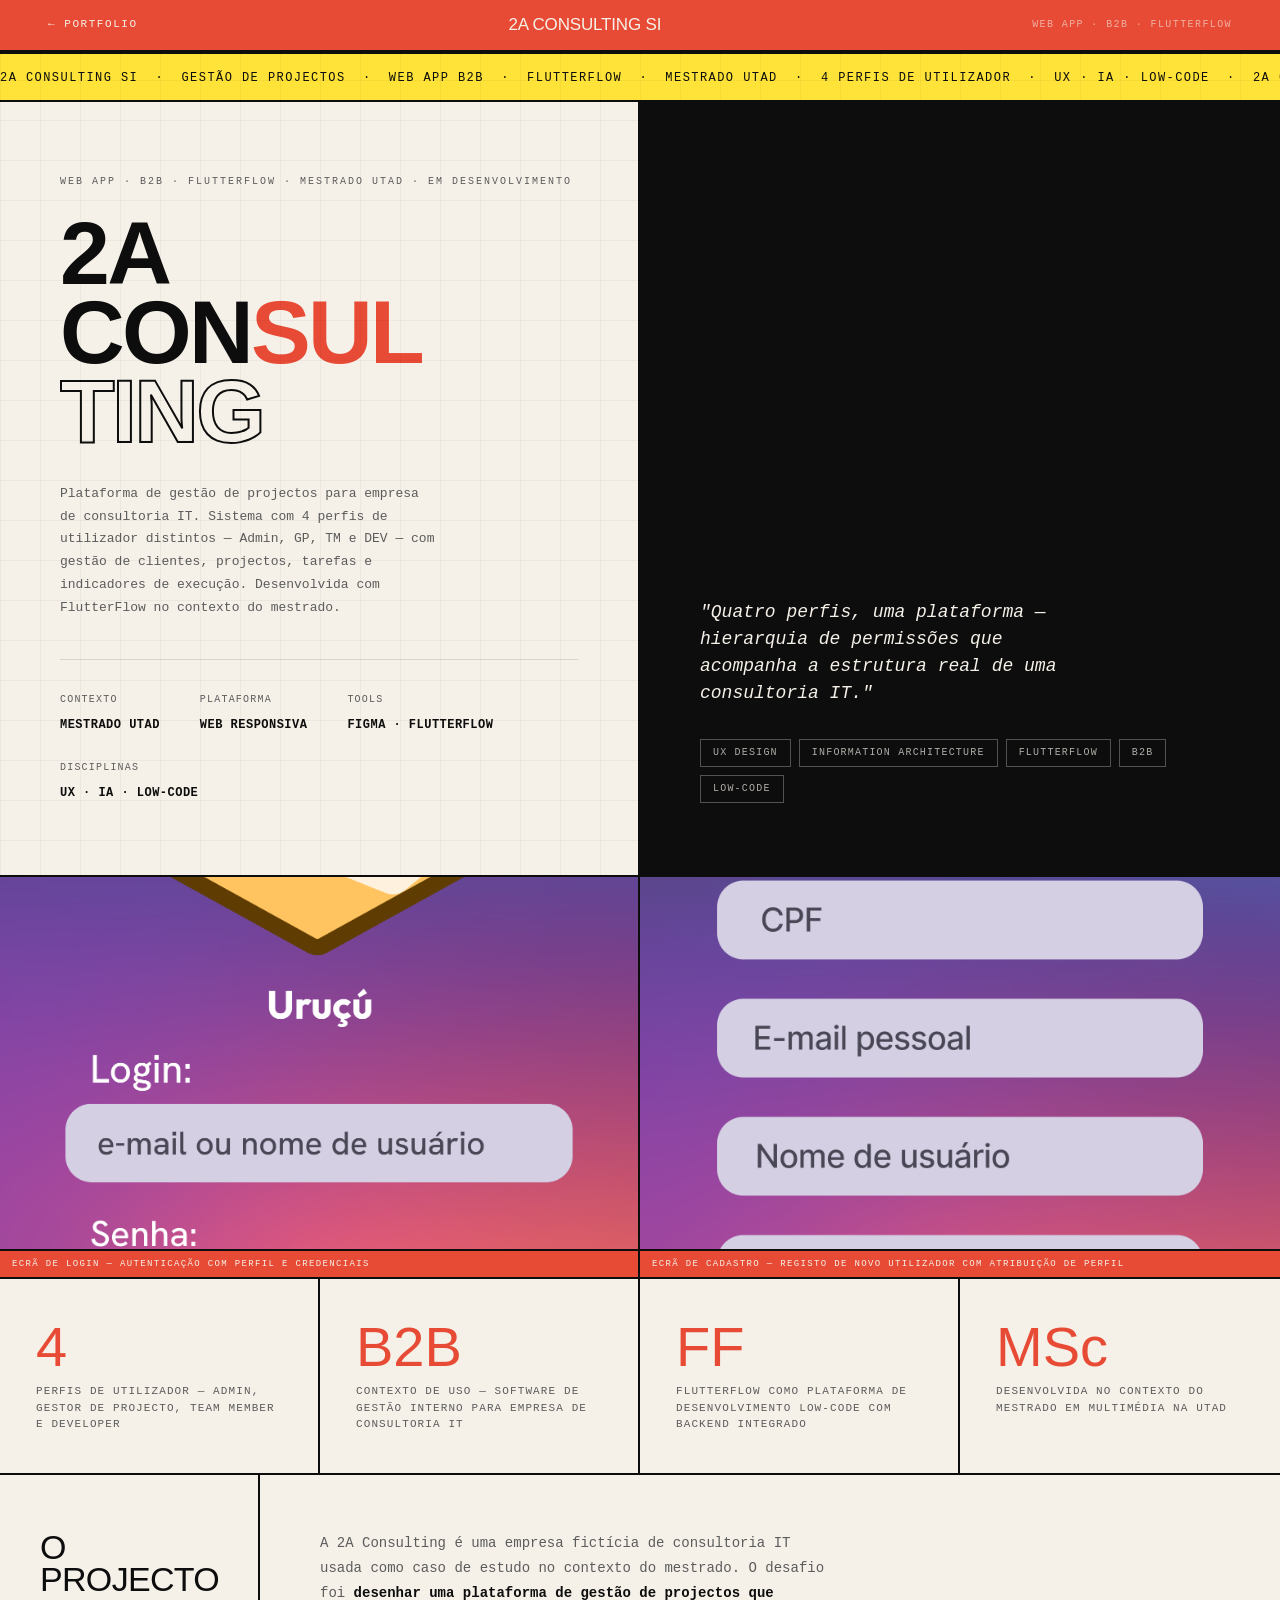
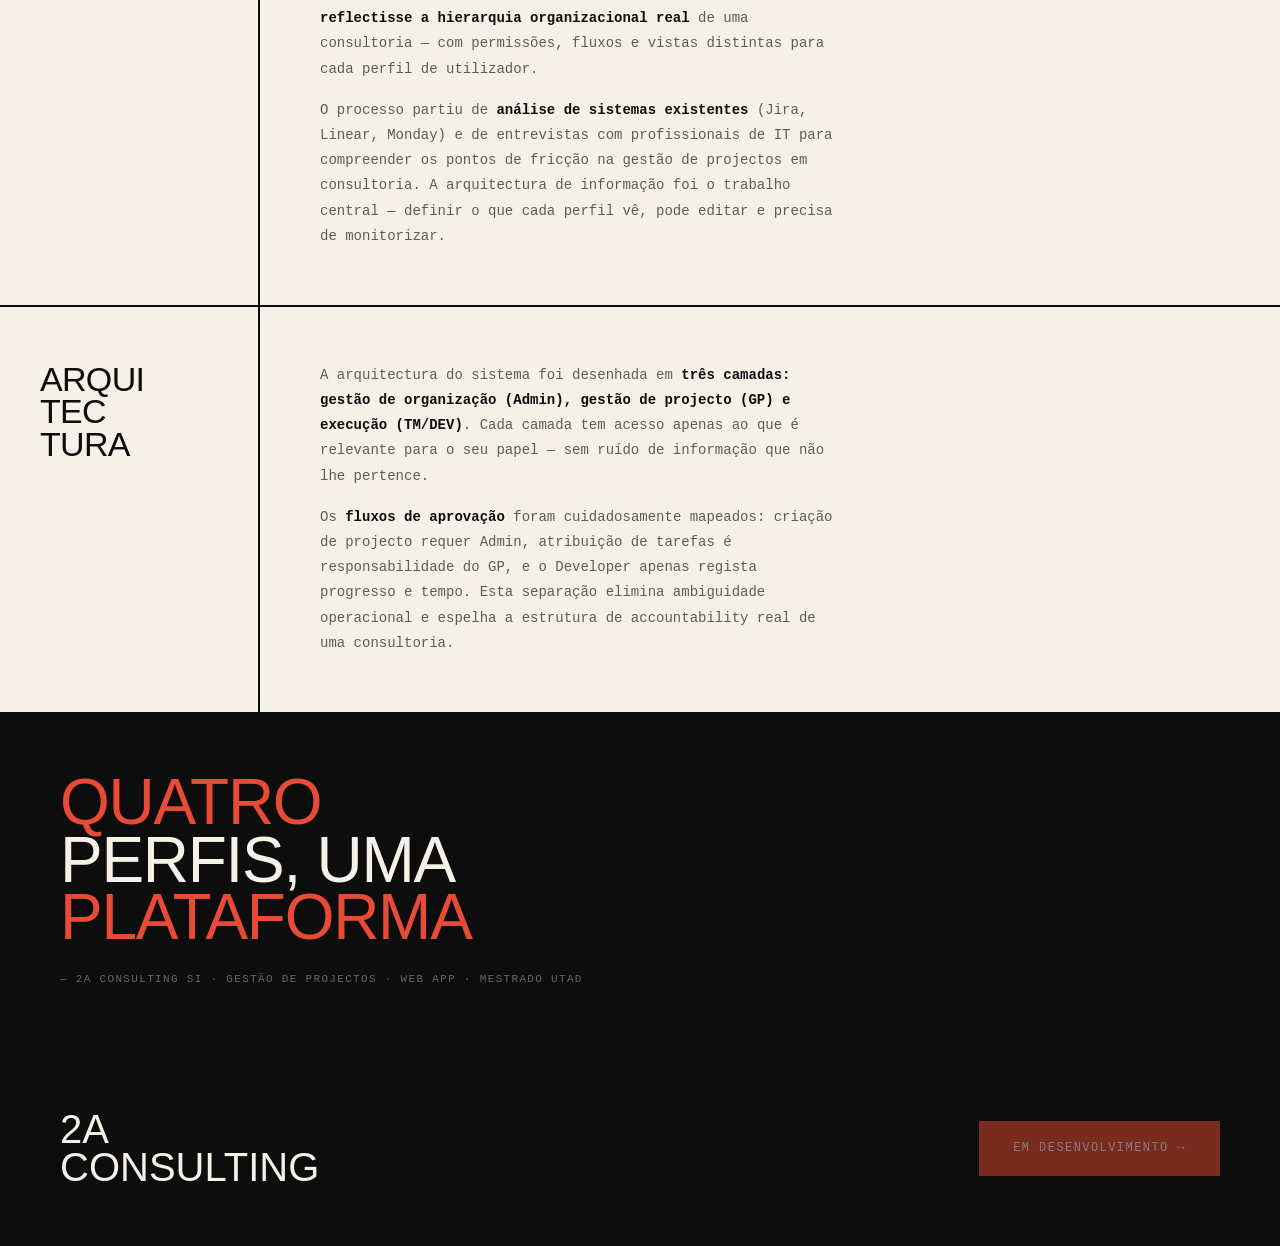
==== 2a.html @ 27362ff2 "Portfólio completo — páginas de projecto, assets e ligações Co-Authored-By: Claude Sonnet 4.6 <norep" ====
<!DOCTYPE html>
<html lang="pt">
<head>
<meta charset="UTF-8">
<meta name="viewport" content="width=device-width,initial-scale=1">
<title>2A Consulting SI — Gabriel Mengável</title>
<style>

@font-face {
  font-family: 'Desconexa';
  font-weight: normal;
  font-style: normal;
}
@import url('https://fonts.googleapis.com/css2?family=Spline+Sans+Mono:wght@300;400;500;600;700&display=swap');

:root {
  --yellow:  #FFE338;
  --coral:   #E84B35;
  --dark:    #0D0D0D;
  --warm:    #F5F0E8;
  --muted:   #5C5C5C;
  --border:  2px solid #0D0D0D;
  --fd: 'Desconexa', sans-serif;
  --fb: 'Spline Sans Mono', monospace;
}
*, *::before, *::after { margin:0; padding:0; box-sizing:border-box; }
html { scroll-behavior: smooth; }
body {
  background: var(--warm);
  color: var(--dark);
  font-family: var(--fb);
  font-size:14px;
  line-height:1.6;
  cursor: crosshair;
}
body::before {
  content:'';
  position:fixed;
  inset:0;
  background-image:
    linear-gradient(rgba(13,13,13,.04) 1px,transparent 1px),
    linear-gradient(90deg,rgba(13,13,13,.04) 1px,transparent 1px);
  background-size:40px 40px;
  pointer-events:none;
  z-index:0;
}
a { color:inherit; text-decoration:none; }

nav {
  position:sticky; top:0; z-index:100;
  background:var(--coral); border-bottom:var(--border);
  display:flex; align-items:center; justify-content:space-between;
  padding:0 48px; height:52px;
}
.nav-back {
  display:flex; align-items:center; gap:10px;
  font-size:11px; text-transform:uppercase; letter-spacing:.14em;
  color:var(--warm); transition:opacity .15s;
}
.nav-back:hover { opacity:.7; }
.nav-title {
  font-family:var(--fd); font-size:17px;
  text-transform:uppercase; letter-spacing:-.01em; color:var(--warm);
}
.nav-cat {
  font-size:10px; text-transform:uppercase;
  letter-spacing:.14em; color:rgba(245,240,232,.6);
}

.hero {
  display:grid; grid-template-columns:1fr 1fr;
  border-bottom:var(--border); min-height:420px;
}
.hero-left {
  padding:72px 60px; border-right:var(--border);
  display:flex; flex-direction:column; justify-content:space-between;
}
.hero-right {
  background:var(--dark); color:var(--warm);
  padding:72px 60px;
  display:flex; flex-direction:column; justify-content:flex-end;
}
.hero-cat {
  font-size:10px; text-transform:uppercase;
  letter-spacing:.2em; color:var(--muted); margin-bottom:24px;
}
.hero-title {
  font-family:var(--fd);
  font-size:clamp(52px,7vw,96px);
  text-transform:uppercase; line-height:.88;
  letter-spacing:-.03em; margin-bottom:0;
}
.hero-title .a { color:var(--coral); }
.hero-title .o {
  -webkit-text-stroke:2px var(--dark); color:transparent;
}
.hero-sub {
  font-size:13px; line-height:1.75;
  color:var(--muted); max-width:380px; margin-top:32px;
}
.hero-meta {
  display:flex; flex-wrap:wrap; gap:24px 40px;
  margin-top:40px; padding-top:32px;
  border-top:1px solid rgba(13,13,13,.12);
}
.hero-meta-item label {
  display:block; font-size:10px;
  text-transform:uppercase; letter-spacing:.12em;
  color:var(--muted); margin-bottom:5px;
}
.hero-meta-item span { font-size:12px; font-weight:700;
  text-transform:uppercase; letter-spacing:.04em; }
.hero-quote {
  font-size:18px; line-height:1.5; font-style:italic;
  color:var(--warm); margin-bottom:32px; max-width:400px;
}
.hero-tags { display:flex; flex-wrap:wrap; gap:8px; }
.htag {
  font-size:10px; text-transform:uppercase; letter-spacing:.12em;
  border:1px solid rgba(245,240,232,.3); padding:5px 12px;
  color:rgba(245,240,232,.7);
}

.specs {
  display:grid; grid-template-columns:repeat(4,1fr);
  border-bottom:var(--border);
}
.spec { padding:40px 36px; border-right:var(--border); }
.spec:last-child { border-right:none; }
.spec-num {
  font-family:var(--fd); font-size:56px;
  line-height:1; margin-bottom:8px; color:var(--coral);
}
.spec-lbl {
  font-size:11px; text-transform:uppercase;
  letter-spacing:.1em; color:var(--muted); line-height:1.5;
}

.tsec {
  display:grid; grid-template-columns:260px 1fr;
  border-bottom:var(--border);
}
.tsec-lbl {
  padding:56px 40px; border-right:var(--border);
  font-family:var(--fd); font-size:34px;
  text-transform:uppercase; line-height:.95; letter-spacing:-.02em;
}
.tsec-body {
  padding:56px 60px; font-size:14px; line-height:1.8;
  color:var(--muted); max-width:640px;
}
.tsec-body strong { color:var(--dark); font-weight:700; }
.tsec-body p+p { margin-top:16px; }

.igrid { display:grid; border-bottom:var(--border); }
.igrid.c2 { grid-template-columns:1fr 1fr; }
.igrid.c3 { grid-template-columns:1fr 1fr 1fr; }
.igrid.c1 { grid-template-columns:1fr; }
.icell {
  border-right:var(--border); overflow:hidden;
  position:relative; background:var(--dark);
}
.icell:last-child { border-right:none; }
.icell.r16 { aspect-ratio:16/10; }
.icell.r21 { aspect-ratio:21/9; }
.icell.r1 { aspect-ratio:1; }
.icell img {
  width:100%; height:100%; object-fit:cover;
  display:block; transition:transform .5s ease;
}
.icell:hover img { transform:scale(1.04); }
.ilbl {
  position:absolute; bottom:0; left:0; right:0;
  background:var(--coral); border-top:var(--border);
  font-size:9px; text-transform:uppercase;
  letter-spacing:.15em; padding:6px 12px; font-family:var(--fb);
  color:var(--warm);
}

.cta-row {
  padding:60px; display:flex; align-items:center;
  justify-content:space-between;
  background:var(--dark); color:var(--warm);
}
.cta-title {
  font-family:var(--fd); font-size:40px;
  text-transform:uppercase; line-height:.95;
}
.cta-btn {
  display:inline-flex; align-items:center; gap:12px;
  background:var(--coral); color:var(--warm);
  border:2px solid var(--coral);
  padding:16px 32px; font-family:var(--fb);
  font-size:12px; text-transform:uppercase;
  letter-spacing:.12em; transition:background .15s,color .15s,border-color .15s;
}
.cta-btn:hover {
  background:var(--yellow); border-color:var(--yellow); color:var(--dark);
}
.cta-disabled {
  opacity:.5; cursor:default; pointer-events:none;
}

.dark-band {
  background:var(--dark); border-bottom:var(--border); padding:60px;
}

.mstrip {
  background:var(--yellow); border-top:var(--border);
  border-bottom:var(--border); overflow:hidden;
  white-space:nowrap; padding:12px 0;
}
.mtrack {
  display:inline-block;
  animation:marquee 22s linear infinite;
  font-size:12px; text-transform:uppercase; letter-spacing:.12em;
  color:var(--dark);
}
@keyframes marquee {
  0%{transform:translateX(0)} 100%{transform:translateX(-50%)}
}

.rev { opacity:0; transform:translateY(20px);
  transition:opacity .55s ease,transform .55s ease; }
.rev.vis { opacity:1; transform:none; }

</style>
</head>
<body>

<nav>
  <a href="portfolio.html" class="nav-back">← Portfolio</a>
  <span class="nav-title">2A Consulting SI</span>
  <span class="nav-cat">Web App · B2B · FlutterFlow</span>
</nav>

<div class="mstrip">
  <div class="mtrack">
    2A Consulting SI &nbsp;·&nbsp; Gestão de Projectos &nbsp;·&nbsp; Web App B2B &nbsp;·&nbsp; FlutterFlow &nbsp;·&nbsp; Mestrado UTAD &nbsp;·&nbsp; 4 Perfis de Utilizador &nbsp;·&nbsp; UX · IA · Low-code &nbsp;·&nbsp;
    2A Consulting SI &nbsp;·&nbsp; Gestão de Projectos &nbsp;·&nbsp; Web App B2B &nbsp;·&nbsp; FlutterFlow &nbsp;·&nbsp; Mestrado UTAD &nbsp;·&nbsp; 4 Perfis de Utilizador &nbsp;·&nbsp; UX · IA · Low-code &nbsp;·&nbsp;
  </div>
</div>

<div class="hero rev">
  <div class="hero-left">
    <div>
      <div class="hero-cat">Web App · B2B · FlutterFlow · Mestrado UTAD · Em Desenvolvimento</div>
      <h1 class="hero-title">2A<br>Con<span class="a">sul</span><br><span class="o">ting</span></h1>
      <p class="hero-sub">Plataforma de gestão de projectos para empresa de consultoria IT. Sistema com 4 perfis de utilizador distintos — Admin, GP, TM e DEV — com gestão de clientes, projectos, tarefas e indicadores de execução. Desenvolvida com FlutterFlow no contexto do mestrado.</p>
    </div>
    <div class="hero-meta">
      <div class="hero-meta-item"><label>Contexto</label><span>Mestrado UTAD</span></div>
      <div class="hero-meta-item"><label>Plataforma</label><span>Web Responsiva</span></div>
      <div class="hero-meta-item"><label>Tools</label><span>Figma · FlutterFlow</span></div>
      <div class="hero-meta-item"><label>Disciplinas</label><span>UX · IA · Low-code</span></div>
    </div>
  </div>
  <div class="hero-right">
    <p class="hero-quote">"Quatro perfis, uma plataforma — hierarquia de permissões que acompanha a estrutura real de uma consultoria IT."</p>
    <div class="hero-tags">
      <span class="htag">UX Design</span>
      <span class="htag">Information Architecture</span>
      <span class="htag">FlutterFlow</span>
      <span class="htag">B2B</span>
      <span class="htag">Low-code</span>
    </div>
  </div>
</div>

<div class="igrid c2 rev">
  <div class="icell r16">
    <img src="assets/Login.png" alt="Login — 2A Consulting SI">
    <div class="ilbl">Ecrã de login — autenticação com perfil e credenciais</div>
  </div>
  <div class="icell r16">
    <img src="assets/Cadastro.png" alt="Cadastro — 2A Consulting SI">
    <div class="ilbl">Ecrã de cadastro — registo de novo utilizador com atribuição de perfil</div>
  </div>
</div>

<div class="specs rev">
  <div class="spec"><div class="spec-num">4</div>
    <div class="spec-lbl">Perfis de utilizador — Admin, Gestor de Projecto, Team Member e Developer</div></div>
  <div class="spec"><div class="spec-num">B2B</div>
    <div class="spec-lbl">Contexto de uso — software de gestão interno para empresa de consultoria IT</div></div>
  <div class="spec"><div class="spec-num">FF</div>
    <div class="spec-lbl">FlutterFlow como plataforma de desenvolvimento low-code com backend integrado</div></div>
  <div class="spec"><div class="spec-num">MSc</div>
    <div class="spec-lbl">Desenvolvida no contexto do Mestrado em Multimédia na UTAD</div></div>
</div>

<div class="tsec rev">
  <div class="tsec-lbl">O<br>Projecto</div>
  <div class="tsec-body">
    <p>A 2A Consulting é uma empresa fictícia de consultoria IT usada como caso de estudo no contexto do mestrado. O desafio foi <strong>desenhar uma plataforma de gestão de projectos que reflectisse a hierarquia organizacional real</strong> de uma consultoria — com permissões, fluxos e vistas distintas para cada perfil de utilizador.</p>
    <p>O processo partiu de <strong>análise de sistemas existentes</strong> (Jira, Linear, Monday) e de entrevistas com profissionais de IT para compreender os pontos de fricção na gestão de projectos em consultoria. A arquitectura de informação foi o trabalho central — definir o que cada perfil vê, pode editar e precisa de monitorizar.</p>
  </div>
</div>

<div class="tsec rev">
  <div class="tsec-lbl">Arqui<br>tec<br>tura</div>
  <div class="tsec-body">
    <p>A arquitectura do sistema foi desenhada em <strong>três camadas: gestão de organização (Admin), gestão de projecto (GP) e execução (TM/DEV)</strong>. Cada camada tem acesso apenas ao que é relevante para o seu papel — sem ruído de informação que não lhe pertence.</p>
    <p>Os <strong>fluxos de aprovação</strong> foram cuidadosamente mapeados: criação de projecto requer Admin, atribuição de tarefas é responsabilidade do GP, e o Developer apenas regista progresso e tempo. Esta separação elimina ambiguidade operacional e espelha a estrutura de accountability real de uma consultoria.</p>
  </div>
</div>

<div class="dark-band rev" style="border-bottom:var(--border);">
  <div style="font-family:var(--fd);font-size:clamp(36px,5vw,72px);color:var(--warm);line-height:.9;text-transform:uppercase;letter-spacing:-.02em;margin-bottom:24px;">
    <span style="color:var(--coral);">Quatro</span><br>
    perfis, uma<br>
    <span style="color:var(--coral);">plataforma</span>
  </div>
  <p style="font-size:11px;color:rgba(245,240,232,.4);text-transform:uppercase;letter-spacing:.12em;margin-top:16px;">
    — 2A Consulting SI · Gestão de Projectos · Web App · Mestrado UTAD
  </p>
</div>

<div class="cta-row rev">
  <div class="cta-title">2A<br>Consulting</div>
  <span class="cta-btn cta-disabled">Em desenvolvimento →</span>
</div>

<script>
const obs = new IntersectionObserver(es => es.forEach(e => {
  if(e.isIntersecting) e.target.classList.add('vis');
}), {threshold:.08});
document.querySelectorAll('.rev').forEach(el => obs.observe(el));
</script>
</body>
</html>
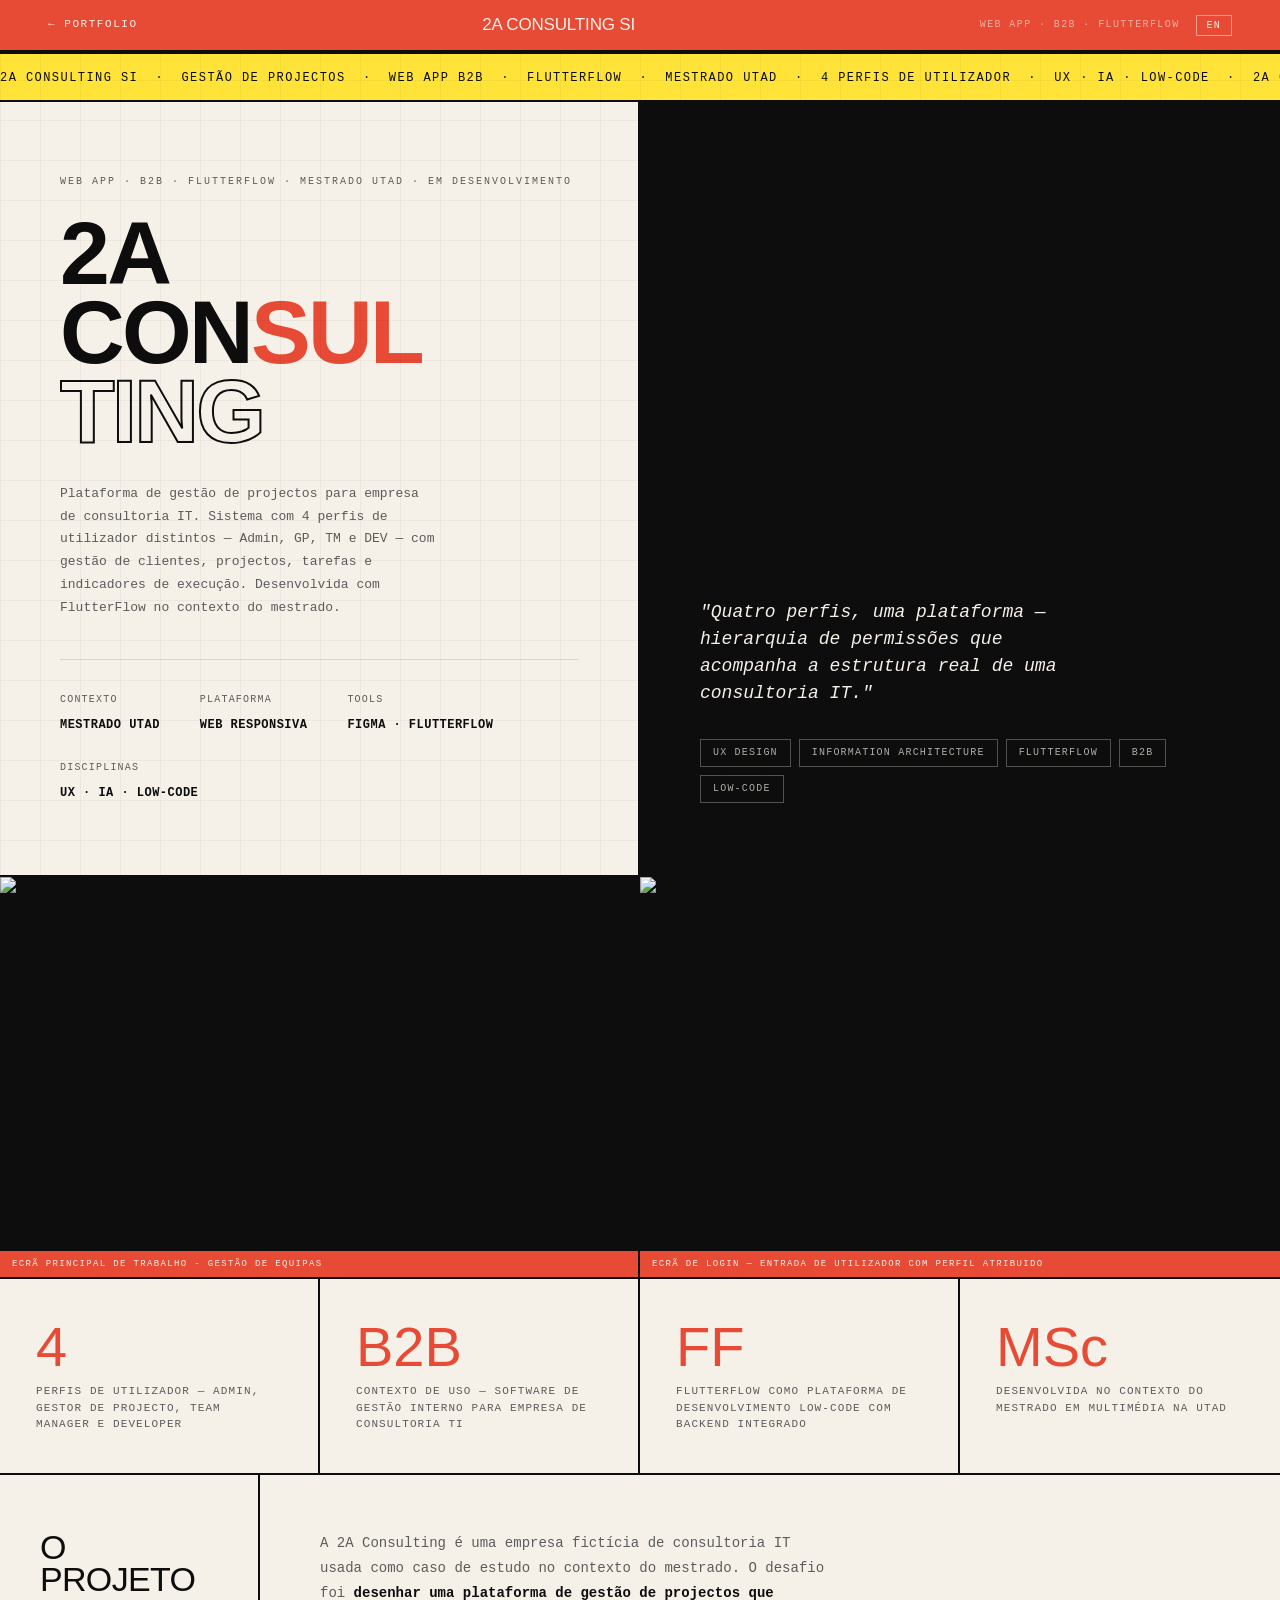
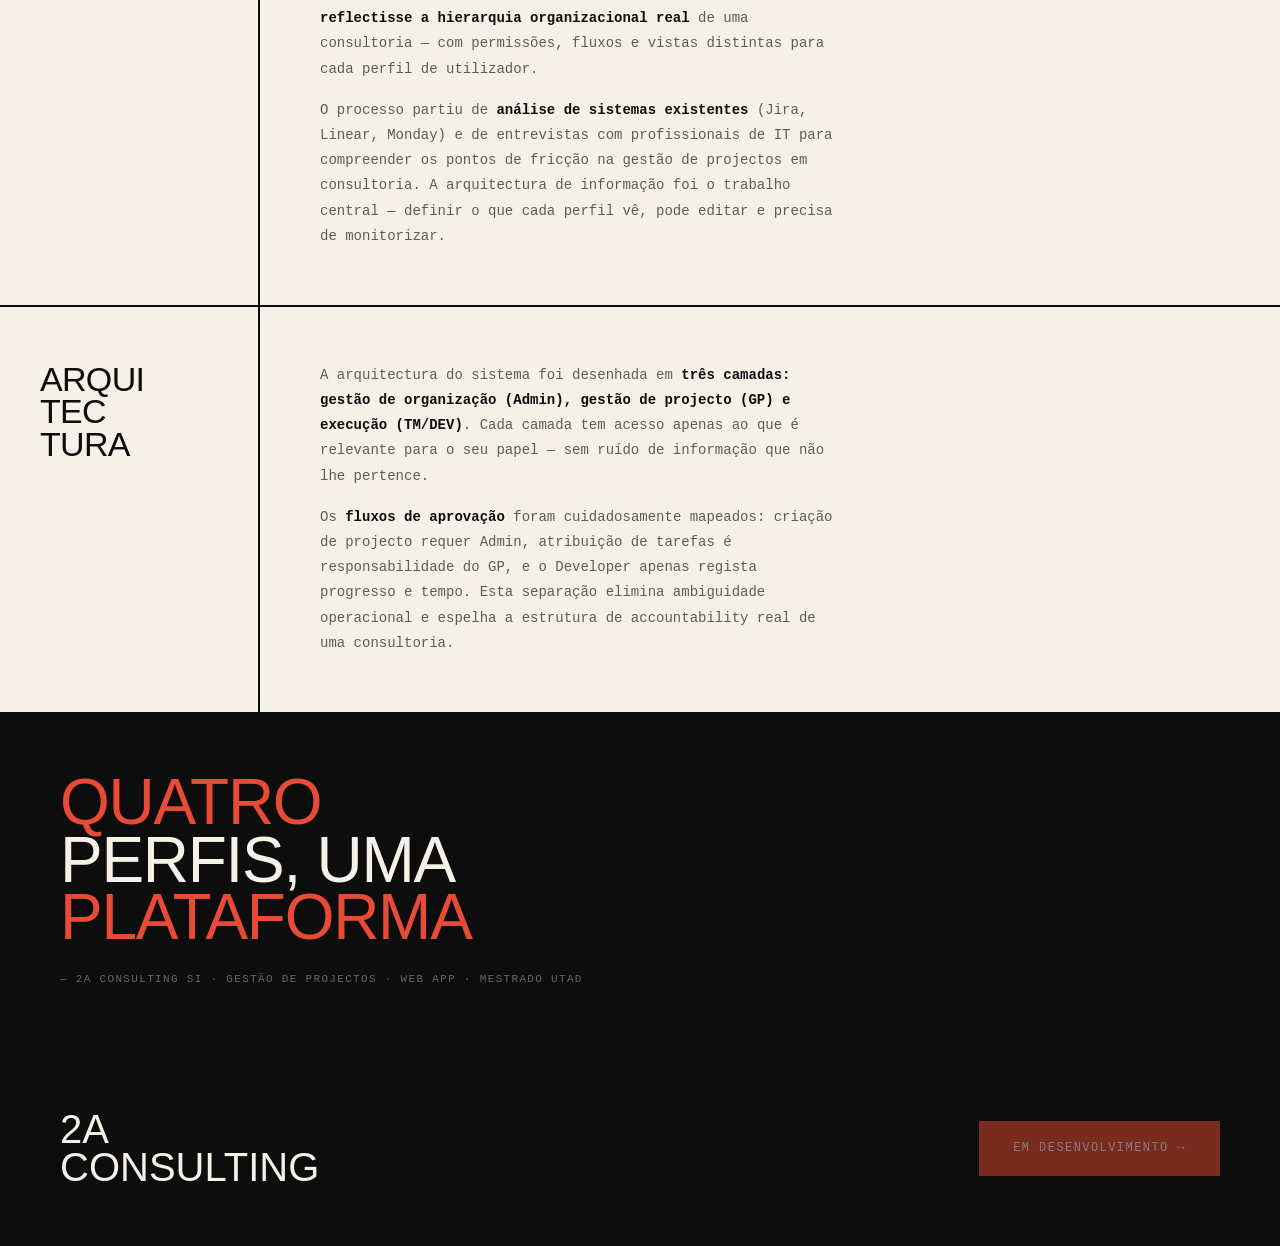
==== commit 25c882e3: "Add EN/PT language switcher to 2A Consulting case study Co-Authored-By: Claude Sonnet 4.6 <noreply@a" ====
--- a/2a.html
+++ b/2a.html
@@ -62,10 +62,24 @@
   font-family:var(--fd); font-size:17px;
   text-transform:uppercase; letter-spacing:-.01em; color:var(--warm);
 }
+.nav-right { display:flex; align-items:center; gap:16px; }
 .nav-cat {
   font-size:10px; text-transform:uppercase;
   letter-spacing:.14em; color:rgba(245,240,232,.6);
 }
+#lang-toggle {
+  background: transparent;
+  border: 1px solid rgba(245,240,232,.5);
+  color: var(--warm);
+  font-family: var(--fb);
+  font-size: 10px;
+  text-transform: uppercase;
+  letter-spacing: .12em;
+  padding: 4px 10px;
+  cursor: pointer;
+  transition: background .15s;
+}
+#lang-toggle:hover { background: rgba(245,240,232,.15); }
 
 .hero {
   display:grid; grid-template-columns:1fr 1fr;
@@ -229,13 +243,18 @@
 <body>
 
 <nav>
-  <a href="portfolio.html" class="nav-back">← Portfolio</a>
+  <a href="portfolio.html" class="nav-back" data-pt="← Portfolio" data-en="← Portfolio">← Portfolio</a>
   <span class="nav-title">2A Consulting SI</span>
-  <span class="nav-cat">Web App · B2B · FlutterFlow</span>
+  <div class="nav-right">
+    <span class="nav-cat" data-pt="Web App · B2B · FlutterFlow" data-en="Web App · B2B · FlutterFlow">Web App · B2B · FlutterFlow</span>
+    <button id="lang-toggle" onclick="toggleLang()" aria-label="Switch language">EN</button>
+  </div>
 </nav>
 
 <div class="mstrip">
-  <div class="mtrack">
+  <div class="mtrack"
+    data-pt="2A Consulting SI &nbsp;·&nbsp; Gestão de Projectos &nbsp;·&nbsp; Web App B2B &nbsp;·&nbsp; FlutterFlow &nbsp;·&nbsp; Mestrado UTAD &nbsp;·&nbsp; 4 Perfis de Utilizador &nbsp;·&nbsp; UX · IA · Low-code &nbsp;·&nbsp; 2A Consulting SI &nbsp;·&nbsp; Gestão de Projectos &nbsp;·&nbsp; Web App B2B &nbsp;·&nbsp; FlutterFlow &nbsp;·&nbsp; Mestrado UTAD &nbsp;·&nbsp; 4 Perfis de Utilizador &nbsp;·&nbsp; UX · IA · Low-code &nbsp;·&nbsp;"
+    data-en="2A Consulting SI &nbsp;·&nbsp; Project Management &nbsp;·&nbsp; B2B Web App &nbsp;·&nbsp; FlutterFlow &nbsp;·&nbsp; MSc UTAD &nbsp;·&nbsp; 4 User Profiles &nbsp;·&nbsp; UX · IA · Low-code &nbsp;·&nbsp; 2A Consulting SI &nbsp;·&nbsp; Project Management &nbsp;·&nbsp; B2B Web App &nbsp;·&nbsp; FlutterFlow &nbsp;·&nbsp; MSc UTAD &nbsp;·&nbsp; 4 User Profiles &nbsp;·&nbsp; UX · IA · Low-code &nbsp;·&nbsp;">
     2A Consulting SI &nbsp;·&nbsp; Gestão de Projectos &nbsp;·&nbsp; Web App B2B &nbsp;·&nbsp; FlutterFlow &nbsp;·&nbsp; Mestrado UTAD &nbsp;·&nbsp; 4 Perfis de Utilizador &nbsp;·&nbsp; UX · IA · Low-code &nbsp;·&nbsp;
     2A Consulting SI &nbsp;·&nbsp; Gestão de Projectos &nbsp;·&nbsp; Web App B2B &nbsp;·&nbsp; FlutterFlow &nbsp;·&nbsp; Mestrado UTAD &nbsp;·&nbsp; 4 Perfis de Utilizador &nbsp;·&nbsp; UX · IA · Low-code &nbsp;·&nbsp;
   </div>
@@ -244,19 +263,19 @@
 <div class="hero rev">
   <div class="hero-left">
     <div>
-      <div class="hero-cat">Web App · B2B · FlutterFlow · Mestrado UTAD · Em Desenvolvimento</div>
+      <div class="hero-cat" data-pt="Web App · B2B · FlutterFlow · Mestrado UTAD · Em Desenvolvimento" data-en="Web App · B2B · FlutterFlow · MSc UTAD · In Development">Web App · B2B · FlutterFlow · Mestrado UTAD · Em Desenvolvimento</div>
       <h1 class="hero-title">2A<br>Con<span class="a">sul</span><br><span class="o">ting</span></h1>
-      <p class="hero-sub">Plataforma de gestão de projectos para empresa de consultoria IT. Sistema com 4 perfis de utilizador distintos — Admin, GP, TM e DEV — com gestão de clientes, projectos, tarefas e indicadores de execução. Desenvolvida com FlutterFlow no contexto do mestrado.</p>
+      <p class="hero-sub" data-pt="Plataforma de gestão de projectos para empresa de consultoria IT. Sistema com 4 perfis de utilizador distintos — Admin, GP, TM e DEV — com gestão de clientes, projectos, tarefas e indicadores de execução. Desenvolvida com FlutterFlow no contexto do mestrado." data-en="Project management platform for an IT consulting firm. System with 4 distinct user profiles — Admin, PM, TM and DEV — covering client management, projects, tasks and execution metrics. Built with FlutterFlow as part of the MSc programme.">Plataforma de gestão de projectos para empresa de consultoria IT. Sistema com 4 perfis de utilizador distintos — Admin, GP, TM e DEV — com gestão de clientes, projectos, tarefas e indicadores de execução. Desenvolvida com FlutterFlow no contexto do mestrado.</p>
     </div>
     <div class="hero-meta">
-      <div class="hero-meta-item"><label>Contexto</label><span>Mestrado UTAD</span></div>
-      <div class="hero-meta-item"><label>Plataforma</label><span>Web Responsiva</span></div>
+      <div class="hero-meta-item"><label data-pt="Contexto" data-en="Context">Contexto</label><span data-pt="Mestrado UTAD" data-en="MSc UTAD">Mestrado UTAD</span></div>
+      <div class="hero-meta-item"><label data-pt="Plataforma" data-en="Platform">Plataforma</label><span data-pt="Web Responsiva" data-en="Responsive Web">Web Responsiva</span></div>
       <div class="hero-meta-item"><label>Tools</label><span>Figma · FlutterFlow</span></div>
-      <div class="hero-meta-item"><label>Disciplinas</label><span>UX · IA · Low-code</span></div>
+      <div class="hero-meta-item"><label data-pt="Disciplinas" data-en="Disciplines">Disciplinas</label><span>UX · IA · Low-code</span></div>
     </div>
   </div>
   <div class="hero-right">
-    <p class="hero-quote">"Quatro perfis, uma plataforma — hierarquia de permissões que acompanha a estrutura real de uma consultoria IT."</p>
+    <p class="hero-quote" data-pt='"Quatro perfis, uma plataforma — hierarquia de permissões que acompanha a estrutura real de uma consultoria IT."' data-en='"Four profiles, one platform — permission hierarchy that mirrors the real structure of an IT consultancy."'>"Quatro perfis, uma plataforma — hierarquia de permissões que acompanha a estrutura real de uma consultoria IT."</p>
     <div class="hero-tags">
       <span class="htag">UX Design</span>
       <span class="htag">Information Architecture</span>
@@ -269,59 +288,74 @@
 
 <div class="igrid c2 rev">
   <div class="icell r16">
-    <img src="assets/Login.png" alt="Login — 2A Consulting SI">
-    <div class="ilbl">Ecrã de login — autenticação com perfil e credenciais</div>
+    <img src="assets/2a_home.png" alt="home screen 2a">
+    <div class="ilbl" data-pt="Ecrã principal de trabalho - gestão de equipas" data-en="Main work screen — team management">Ecrã principal de trabalho - gestão de equipas</div>
   </div>
   <div class="icell r16">
-    <img src="assets/Cadastro.png" alt="Cadastro — 2A Consulting SI">
-    <div class="ilbl">Ecrã de cadastro — registo de novo utilizador com atribuição de perfil</div>
+    <img src="assets/2a_loginscreen.png" alt="login — 2A Consulting SI">
+    <div class="ilbl" data-pt="Ecrã de Login — entrada de utilizador com perfil atribuido" data-en="Login screen — user entry with assigned profile">Ecrã de Login — entrada de utilizador com perfil atribuido</div>
   </div>
 </div>
 
 <div class="specs rev">
   <div class="spec"><div class="spec-num">4</div>
-    <div class="spec-lbl">Perfis de utilizador — Admin, Gestor de Projecto, Team Member e Developer</div></div>
+    <div class="spec-lbl" data-pt="Perfis de utilizador — Admin, Gestor de Projecto, Team Manager e Developer" data-en="User profiles — Admin, Project Manager, Team Manager and Developer">Perfis de utilizador — Admin, Gestor de Projecto, Team Manager e Developer</div></div>
   <div class="spec"><div class="spec-num">B2B</div>
-    <div class="spec-lbl">Contexto de uso — software de gestão interno para empresa de consultoria IT</div></div>
+    <div class="spec-lbl" data-pt="Contexto de uso — software de gestão interno para empresa de consultoria TI" data-en="Use context — internal management software for an IT consulting firm">Contexto de uso — software de gestão interno para empresa de consultoria TI</div></div>
   <div class="spec"><div class="spec-num">FF</div>
-    <div class="spec-lbl">FlutterFlow como plataforma de desenvolvimento low-code com backend integrado</div></div>
+    <div class="spec-lbl" data-pt="FlutterFlow como plataforma de desenvolvimento low-code com backend integrado" data-en="FlutterFlow as a low-code development platform with integrated backend">FlutterFlow como plataforma de desenvolvimento low-code com backend integrado</div></div>
   <div class="spec"><div class="spec-num">MSc</div>
-    <div class="spec-lbl">Desenvolvida no contexto do Mestrado em Multimédia na UTAD</div></div>
+    <div class="spec-lbl" data-pt="Desenvolvida no contexto do Mestrado em Multimédia na UTAD" data-en="Developed within the MSc in Multimedia programme at UTAD">Desenvolvida no contexto do Mestrado em Multimédia na UTAD</div></div>
 </div>
 
 <div class="tsec rev">
-  <div class="tsec-lbl">O<br>Projecto</div>
+  <div class="tsec-lbl" data-pt="O<br>Projeto" data-en="The<br>Project">O<br>Projeto</div>
   <div class="tsec-body">
-    <p>A 2A Consulting é uma empresa fictícia de consultoria IT usada como caso de estudo no contexto do mestrado. O desafio foi <strong>desenhar uma plataforma de gestão de projectos que reflectisse a hierarquia organizacional real</strong> de uma consultoria — com permissões, fluxos e vistas distintas para cada perfil de utilizador.</p>
-    <p>O processo partiu de <strong>análise de sistemas existentes</strong> (Jira, Linear, Monday) e de entrevistas com profissionais de IT para compreender os pontos de fricção na gestão de projectos em consultoria. A arquitectura de informação foi o trabalho central — definir o que cada perfil vê, pode editar e precisa de monitorizar.</p>
+    <p data-pt="A 2A Consulting é uma empresa fictícia de consultoria IT usada como caso de estudo no contexto do mestrado. O desafio foi <strong>desenhar uma plataforma de gestão de projectos que reflectisse a hierarquia organizacional real</strong> de uma consultoria — com permissões, fluxos e vistas distintas para cada perfil de utilizador." data-en="2A Consulting is a fictional IT consulting firm used as a case study within the MSc programme. The challenge was to <strong>design a project management platform that reflected the real organisational hierarchy</strong> of a consultancy — with distinct permissions, flows and views for each user profile.">A 2A Consulting é uma empresa fictícia de consultoria IT usada como caso de estudo no contexto do mestrado. O desafio foi <strong>desenhar uma plataforma de gestão de projectos que reflectisse a hierarquia organizacional real</strong> de uma consultoria — com permissões, fluxos e vistas distintas para cada perfil de utilizador.</p>
+    <p data-pt="O processo partiu de <strong>análise de sistemas existentes</strong> (Jira, Linear, Monday) e de entrevistas com profissionais de IT para compreender os pontos de fricção na gestão de projectos em consultoria. A arquitectura de informação foi o trabalho central — definir o que cada perfil vê, pode editar e precisa de monitorizar." data-en="The process started with <strong>analysis of existing systems</strong> (Jira, Linear, Monday) and interviews with IT professionals to understand friction points in consultancy project management. Information architecture was the core work — defining what each profile sees, can edit and needs to monitor.">O processo partiu de <strong>análise de sistemas existentes</strong> (Jira, Linear, Monday) e de entrevistas com profissionais de IT para compreender os pontos de fricção na gestão de projectos em consultoria. A arquitectura de informação foi o trabalho central — definir o que cada perfil vê, pode editar e precisa de monitorizar.</p>
   </div>
 </div>
 
 <div class="tsec rev">
-  <div class="tsec-lbl">Arqui<br>tec<br>tura</div>
+  <div class="tsec-lbl" data-pt="Arqui<br>tec<br>tura" data-en="Archi<br>tec<br>ture">Arqui<br>tec<br>tura</div>
   <div class="tsec-body">
-    <p>A arquitectura do sistema foi desenhada em <strong>três camadas: gestão de organização (Admin), gestão de projecto (GP) e execução (TM/DEV)</strong>. Cada camada tem acesso apenas ao que é relevante para o seu papel — sem ruído de informação que não lhe pertence.</p>
-    <p>Os <strong>fluxos de aprovação</strong> foram cuidadosamente mapeados: criação de projecto requer Admin, atribuição de tarefas é responsabilidade do GP, e o Developer apenas regista progresso e tempo. Esta separação elimina ambiguidade operacional e espelha a estrutura de accountability real de uma consultoria.</p>
+    <p data-pt="A arquitectura do sistema foi desenhada em <strong>três camadas: gestão de organização (Admin), gestão de projecto (GP) e execução (TM/DEV)</strong>. Cada camada tem acesso apenas ao que é relevante para o seu papel — sem ruído de informação que não lhe pertence." data-en="The system architecture was designed in <strong>three layers: organisation management (Admin), project management (PM) and execution (TM/DEV)</strong>. Each layer only accesses what is relevant to its role — no information noise that doesn't belong.">A arquitectura do sistema foi desenhada em <strong>três camadas: gestão de organização (Admin), gestão de projecto (GP) e execução (TM/DEV)</strong>. Cada camada tem acesso apenas ao que é relevante para o seu papel — sem ruído de informação que não lhe pertence.</p>
+    <p data-pt="Os <strong>fluxos de aprovação</strong> foram cuidadosamente mapeados: criação de projecto requer Admin, atribuição de tarefas é responsabilidade do GP, e o Developer apenas regista progresso e tempo. Esta separação elimina ambiguidade operacional e espelha a estrutura de accountability real de uma consultoria." data-en="<strong>Approval flows</strong> were carefully mapped: project creation requires Admin, task assignment is the PM's responsibility, and the Developer only logs progress and time. This separation eliminates operational ambiguity and mirrors the real accountability structure of a consultancy.">Os <strong>fluxos de aprovação</strong> foram cuidadosamente mapeados: criação de projecto requer Admin, atribuição de tarefas é responsabilidade do GP, e o Developer apenas regista progresso e tempo. Esta separação elimina ambiguidade operacional e espelha a estrutura de accountability real de uma consultoria.</p>
   </div>
 </div>
 
 <div class="dark-band rev" style="border-bottom:var(--border);">
-  <div style="font-family:var(--fd);font-size:clamp(36px,5vw,72px);color:var(--warm);line-height:.9;text-transform:uppercase;letter-spacing:-.02em;margin-bottom:24px;">
+  <div style="font-family:var(--fd);font-size:clamp(36px,5vw,72px);color:var(--warm);line-height:.9;text-transform:uppercase;letter-spacing:-.02em;margin-bottom:24px;"
+    data-pt="<span style='color:var(--coral);'>Quatro</span><br>perfis, uma<br><span style='color:var(--coral);'>plataforma</span>"
+    data-en="<span style='color:var(--coral);'>Four</span><br>profiles, one<br><span style='color:var(--coral);'>platform</span>">
     <span style="color:var(--coral);">Quatro</span><br>
     perfis, uma<br>
     <span style="color:var(--coral);">plataforma</span>
   </div>
-  <p style="font-size:11px;color:rgba(245,240,232,.4);text-transform:uppercase;letter-spacing:.12em;margin-top:16px;">
+  <p style="font-size:11px;color:rgba(245,240,232,.4);text-transform:uppercase;letter-spacing:.12em;margin-top:16px;"
+    data-pt="— 2A Consulting SI · Gestão de Projectos · Web App · Mestrado UTAD"
+    data-en="— 2A Consulting SI · Project Management · Web App · MSc UTAD">
     — 2A Consulting SI · Gestão de Projectos · Web App · Mestrado UTAD
   </p>
 </div>
 
 <div class="cta-row rev">
   <div class="cta-title">2A<br>Consulting</div>
-  <span class="cta-btn cta-disabled">Em desenvolvimento →</span>
+  <span class="cta-btn cta-disabled" data-pt="Em desenvolvimento →" data-en="In development →">Em desenvolvimento →</span>
 </div>
 
 <script>
+let currentLang = 'pt';
+
+function toggleLang() {
+  currentLang = currentLang === 'pt' ? 'en' : 'pt';
+  document.documentElement.lang = currentLang;
+  document.getElementById('lang-toggle').textContent = currentLang === 'pt' ? 'EN' : 'PT';
+  document.querySelectorAll('[data-pt][data-en]').forEach(el => {
+    el.innerHTML = el.dataset[currentLang];
+  });
+}
+
 const obs = new IntersectionObserver(es => es.forEach(e => {
   if(e.isIntersecting) e.target.classList.add('vis');
 }), {threshold:.08});
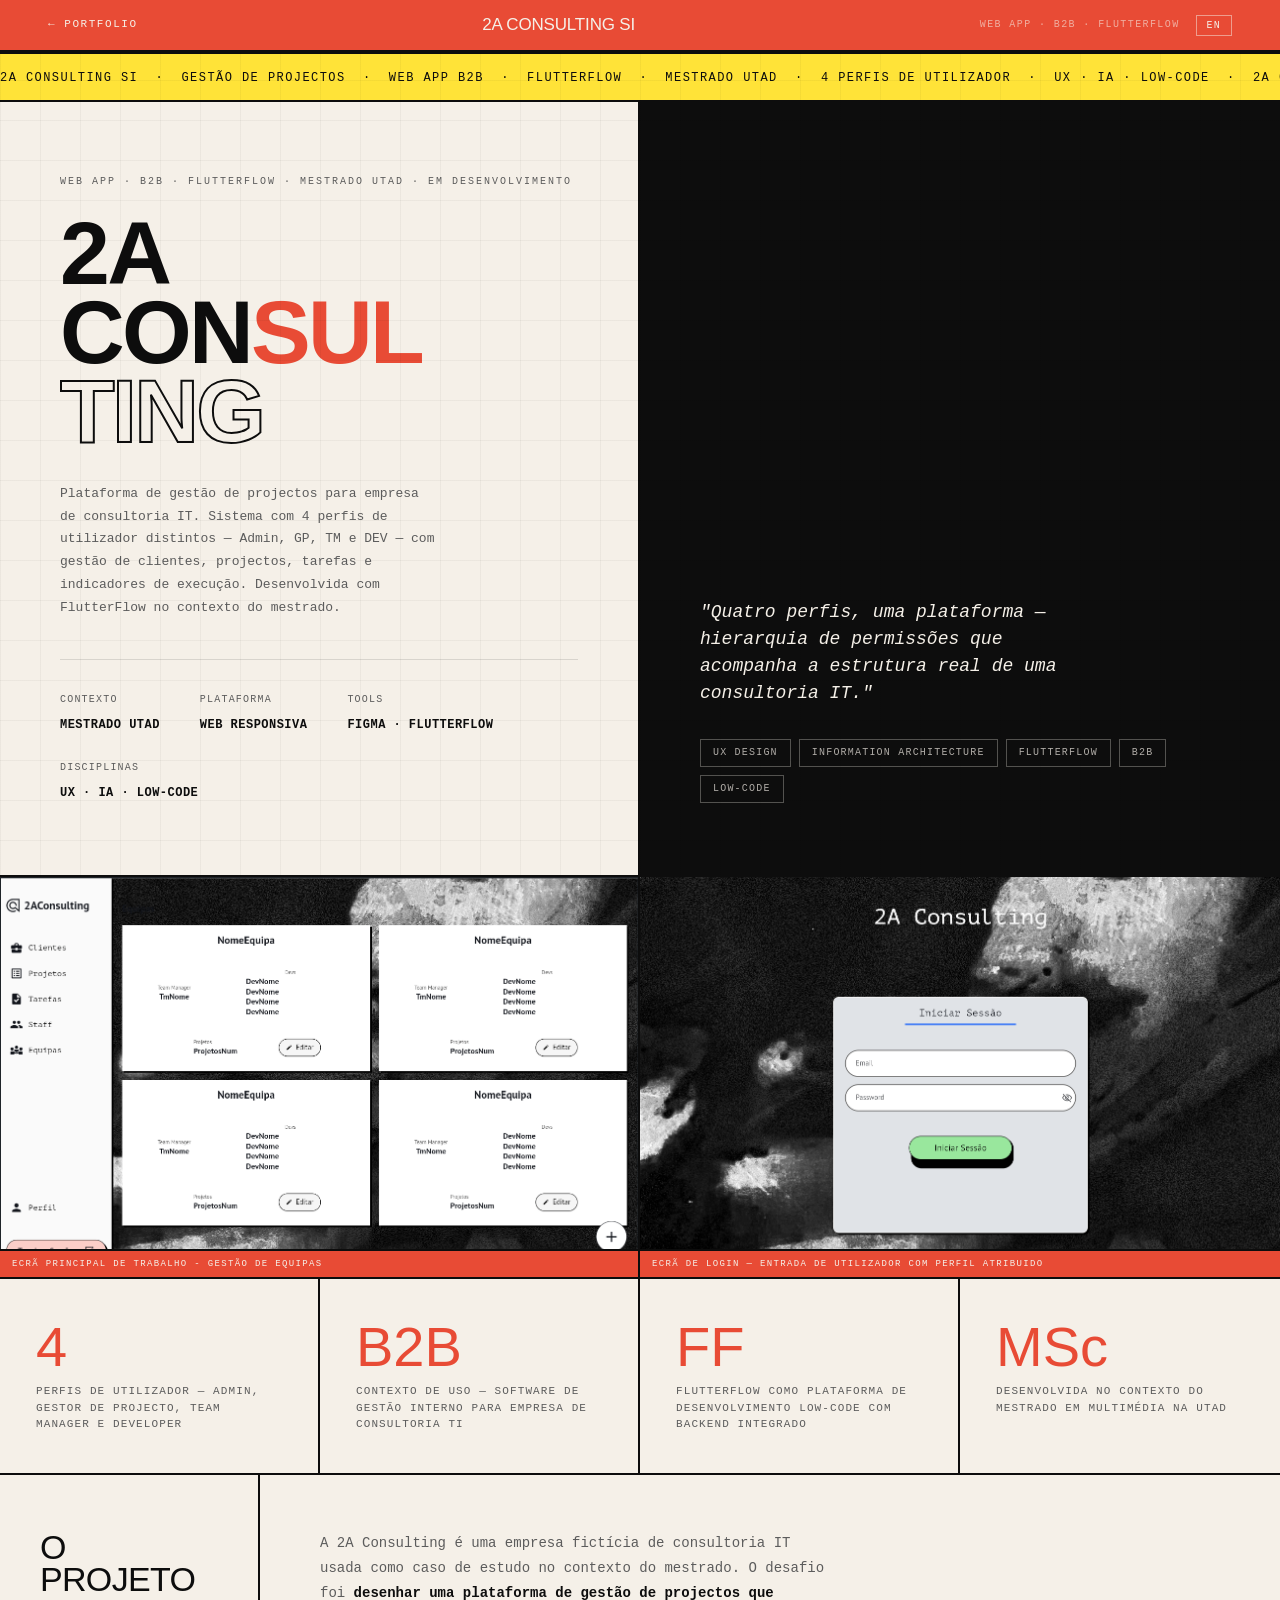
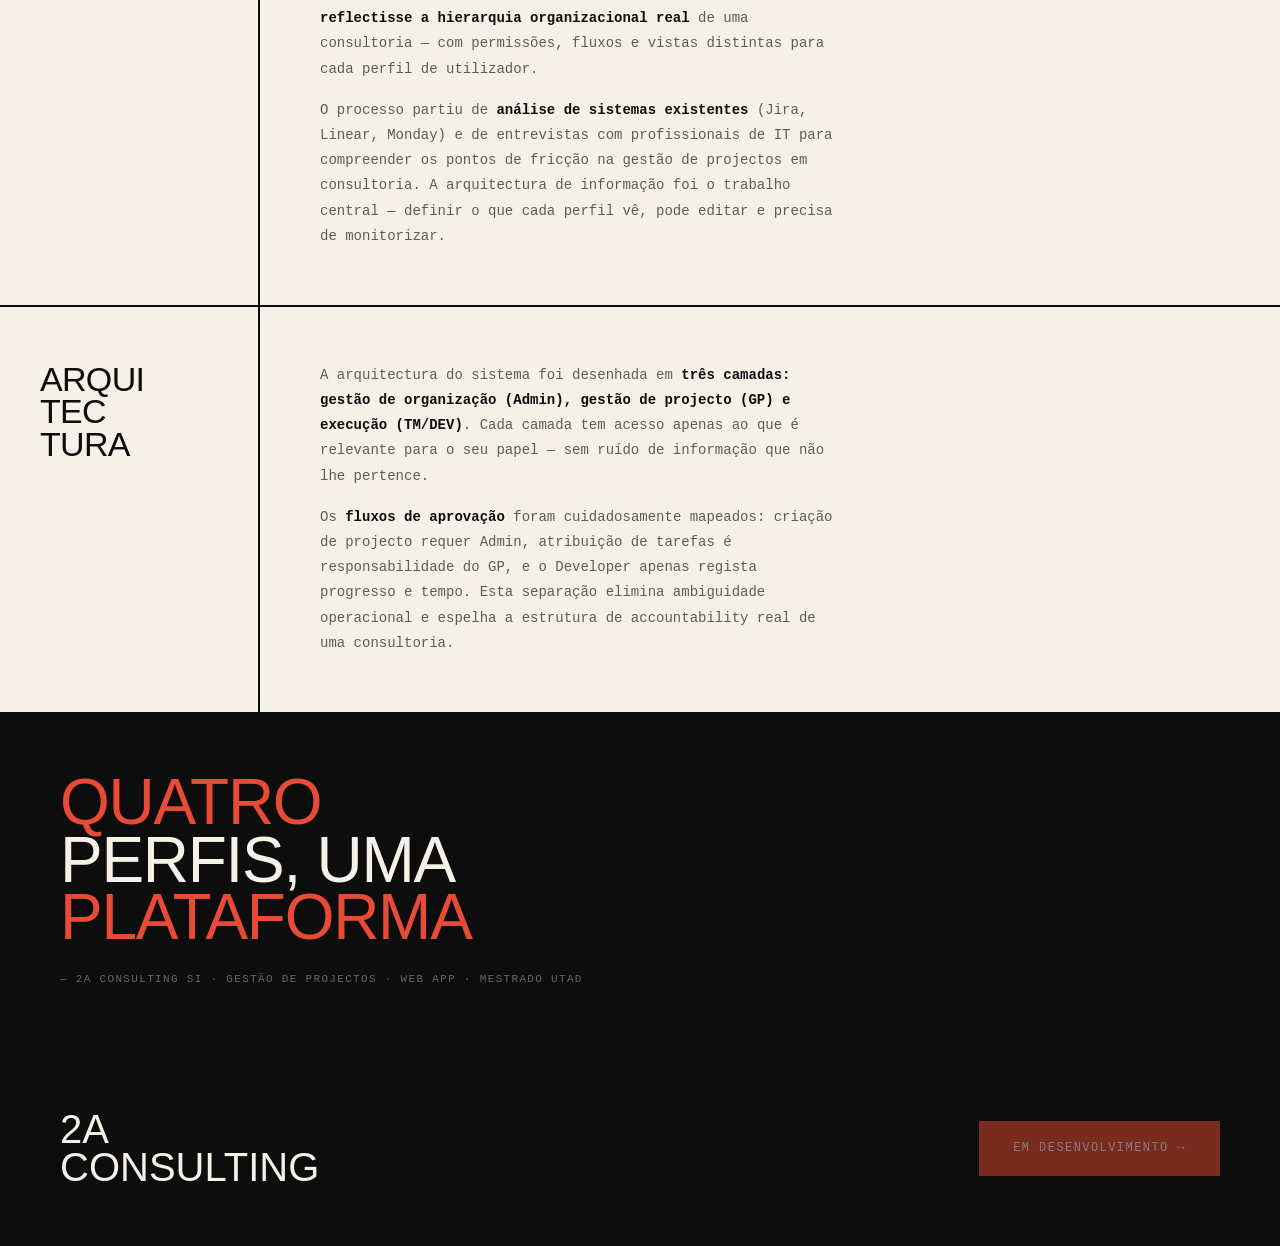
==== commit dbd12a85: "feat(mobile): responsive 640px + Grupo Formar experience + typos motorbike Mobile responsive (P2.3 d" ====
--- a/2a.html
+++ b/2a.html
@@ -2,6 +2,7 @@
 <html lang="pt">
 <head>
 <meta charset="UTF-8">
+<link rel="icon" type="image/png" href="assets/ico.png">
 <meta name="viewport" content="width=device-width,initial-scale=1">
 <title>2A Consulting SI — Gabriel Mengável</title>
 <style>
@@ -239,6 +240,7 @@
 .rev.vis { opacity:1; transform:none; }
 
 </style>
+<link rel="stylesheet" href="assets/case-mobile.css">
 </head>
 <body>
 
--- a/assets/case-mobile.css
+++ b/assets/case-mobile.css
@@ -0,0 +1,174 @@
+/* =========================================================================
+   Case Study — Mobile Overrides
+   Breakpoint: max-width 640px (mobile standard)
+   Autor: injectado 2026-07-10 no âmbito do painel Job Search
+   Cobre: 2a, bromelias, desconexa, entre, mana, mfm, miaufia, motorbike,
+          pierce, urucú
+   Estratégia: shared stylesheet, carregar DEPOIS do <style> inline
+              (cascade ordem final vence sem !important)
+   ========================================================================= */
+
+@media (max-width: 640px) {
+
+  /* --- Global body / grid overlay ---------------------------------------- */
+  body {
+    font-size: 15px;
+    line-height: 1.55;
+    cursor: auto;                 /* crosshair é anti-touch */
+  }
+  body::before {
+    background-size: 24px 24px;   /* grelha mais densa em mobile */
+  }
+
+  /* --- Nav sticky --------------------------------------------------------- */
+  nav {
+    padding: 0 18px;
+    height: 48px;
+    gap: 8px;
+  }
+  .nav-back {
+    font-size: 10px;
+    letter-spacing: .1em;
+    gap: 6px;
+  }
+  .nav-title {
+    font-size: 13px;
+    max-width: 140px;
+    white-space: nowrap;
+    overflow: hidden;
+    text-overflow: ellipsis;
+  }
+  .nav-cat { display: none; }     /* poupa espaço, mantém em ≥641px */
+  .nav-right { gap: 10px; }
+  #lang-toggle {
+    padding: 3px 8px;
+    font-size: 9px;
+  }
+
+  /* --- Hero split (2 col → 1 col empilhada) ------------------------------- */
+  .hero {
+    grid-template-columns: 1fr;
+    min-height: 0;
+  }
+  .hero-left {
+    padding: 40px 22px 32px;
+    border-right: none;
+    border-bottom: var(--border);
+  }
+  .hero-right {
+    padding: 32px 22px 40px;
+  }
+  .hero-cat {
+    margin-bottom: 16px;
+    font-size: 9px;
+    letter-spacing: .18em;
+  }
+  .hero-title {
+    /* clamp existente já vai para 52px min; força um pouco mais compacto */
+    font-size: clamp(40px, 12vw, 64px);
+    letter-spacing: -.02em;
+  }
+  .hero-sub {
+    margin-top: 20px;
+    font-size: 13px;
+    line-height: 1.65;
+    max-width: none;
+  }
+  .hero-meta {
+    margin-top: 24px;
+    padding-top: 20px;
+    gap: 14px 24px;
+  }
+  .hero-meta-item label { font-size: 9px; }
+  .hero-meta-item span  { font-size: 11px; }
+  .hero-quote {
+    font-size: 16px;
+    margin-bottom: 22px;
+    max-width: none;
+  }
+  .hero-tags { gap: 6px; }
+  .htag { font-size: 9px; padding: 4px 9px; }
+
+  /* --- Specs (4 col → 2 col) ---------------------------------------------- */
+  .specs {
+    grid-template-columns: 1fr 1fr;
+  }
+  .spec {
+    padding: 22px 18px;
+    border-right: none;
+    border-bottom: var(--border);
+  }
+  /* remove border-right no 4º item que ficaria dobrada */
+  .spec:nth-child(2n) { border-right: none; }
+  .spec:nth-child(odd) { border-right: var(--border); }
+  /* últimos 2 items: sem border-bottom para não duplicar com .specs border-bottom */
+  .spec:nth-last-child(-n+2) { border-bottom: none; }
+  .spec-num {
+    font-size: 40px;
+    margin-bottom: 6px;
+  }
+  .spec-lbl {
+    font-size: 10px;
+    letter-spacing: .08em;
+  }
+
+  /* --- Text section (label lateral → label acima) ------------------------- */
+  .tsec {
+    grid-template-columns: 1fr;
+  }
+  .tsec-lbl {
+    padding: 28px 22px 16px;
+    border-right: none;
+    border-bottom: 1px solid rgba(13,13,13,.12);
+    font-size: 24px;
+    letter-spacing: -.01em;
+  }
+  /* alguns tsec-lbl usam <br> hard-coded para partir palavras verticalmente;
+     em mobile, deixamos fluir horizontalmente */
+  .tsec-lbl br { display: none; }
+  .tsec-body {
+    padding: 24px 22px 36px;
+    font-size: 14px;
+    line-height: 1.7;
+    max-width: none;
+  }
+  .tsec-body p + p { margin-top: 12px; }
+
+  /* --- Image grids (c2 / c3 → 1 col empilhada) --------------------------- */
+  .igrid.c2,
+  .igrid.c3 {
+    grid-template-columns: 1fr;
+  }
+  .icell {
+    border-right: none;
+    border-bottom: var(--border);
+  }
+  .icell:last-child { border-bottom: none; }
+  .ilbl {
+    font-size: 10px;
+    padding: 8px 12px;
+    letter-spacing: .06em;
+  }
+
+  /* --- Case-específico: safety net contra overflow horizontal ------------- */
+  html, body { overflow-x: hidden; }
+  img, video { max-width: 100%; height: auto; }
+}
+
+/* =========================================================================
+   Breakpoint intermédio 641-900px opcional (tablet portrait / large phones)
+   Ajustes mínimos para transição suave — só aplicado onde faz diferença.
+   ========================================================================= */
+
+@media (min-width: 641px) and (max-width: 900px) {
+  .specs { grid-template-columns: repeat(2, 1fr); }
+  .spec { padding: 32px 28px; }
+  .spec:nth-child(2n) { border-right: none; }
+  .spec:nth-child(odd) { border-right: var(--border); }
+  .spec:nth-last-child(-n+2) { border-bottom: none; }
+  .spec:not(:nth-last-child(-n+2)) { border-bottom: var(--border); }
+  .tsec { grid-template-columns: 180px 1fr; }
+  .tsec-lbl { padding: 40px 24px; font-size: 28px; }
+  .tsec-body { padding: 40px 32px; max-width: none; }
+  .hero-left, .hero-right { padding: 56px 40px; }
+}
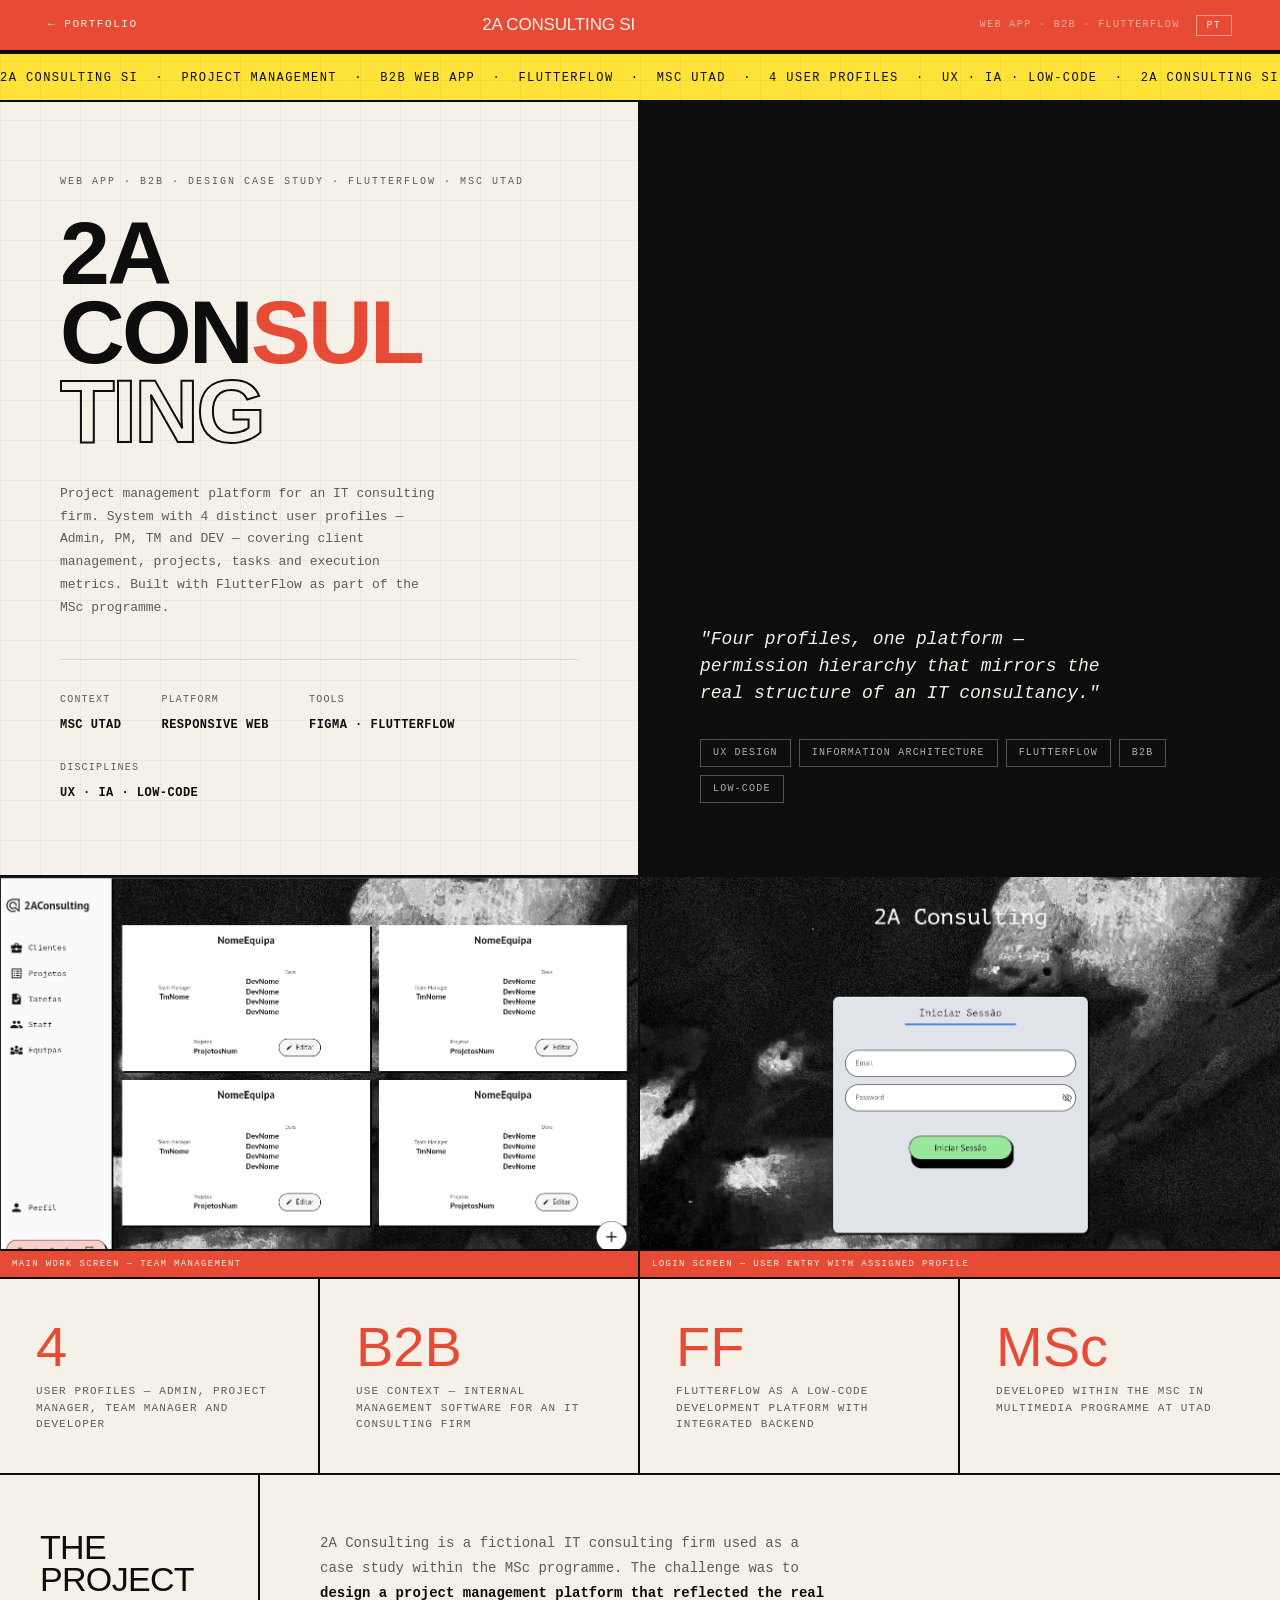
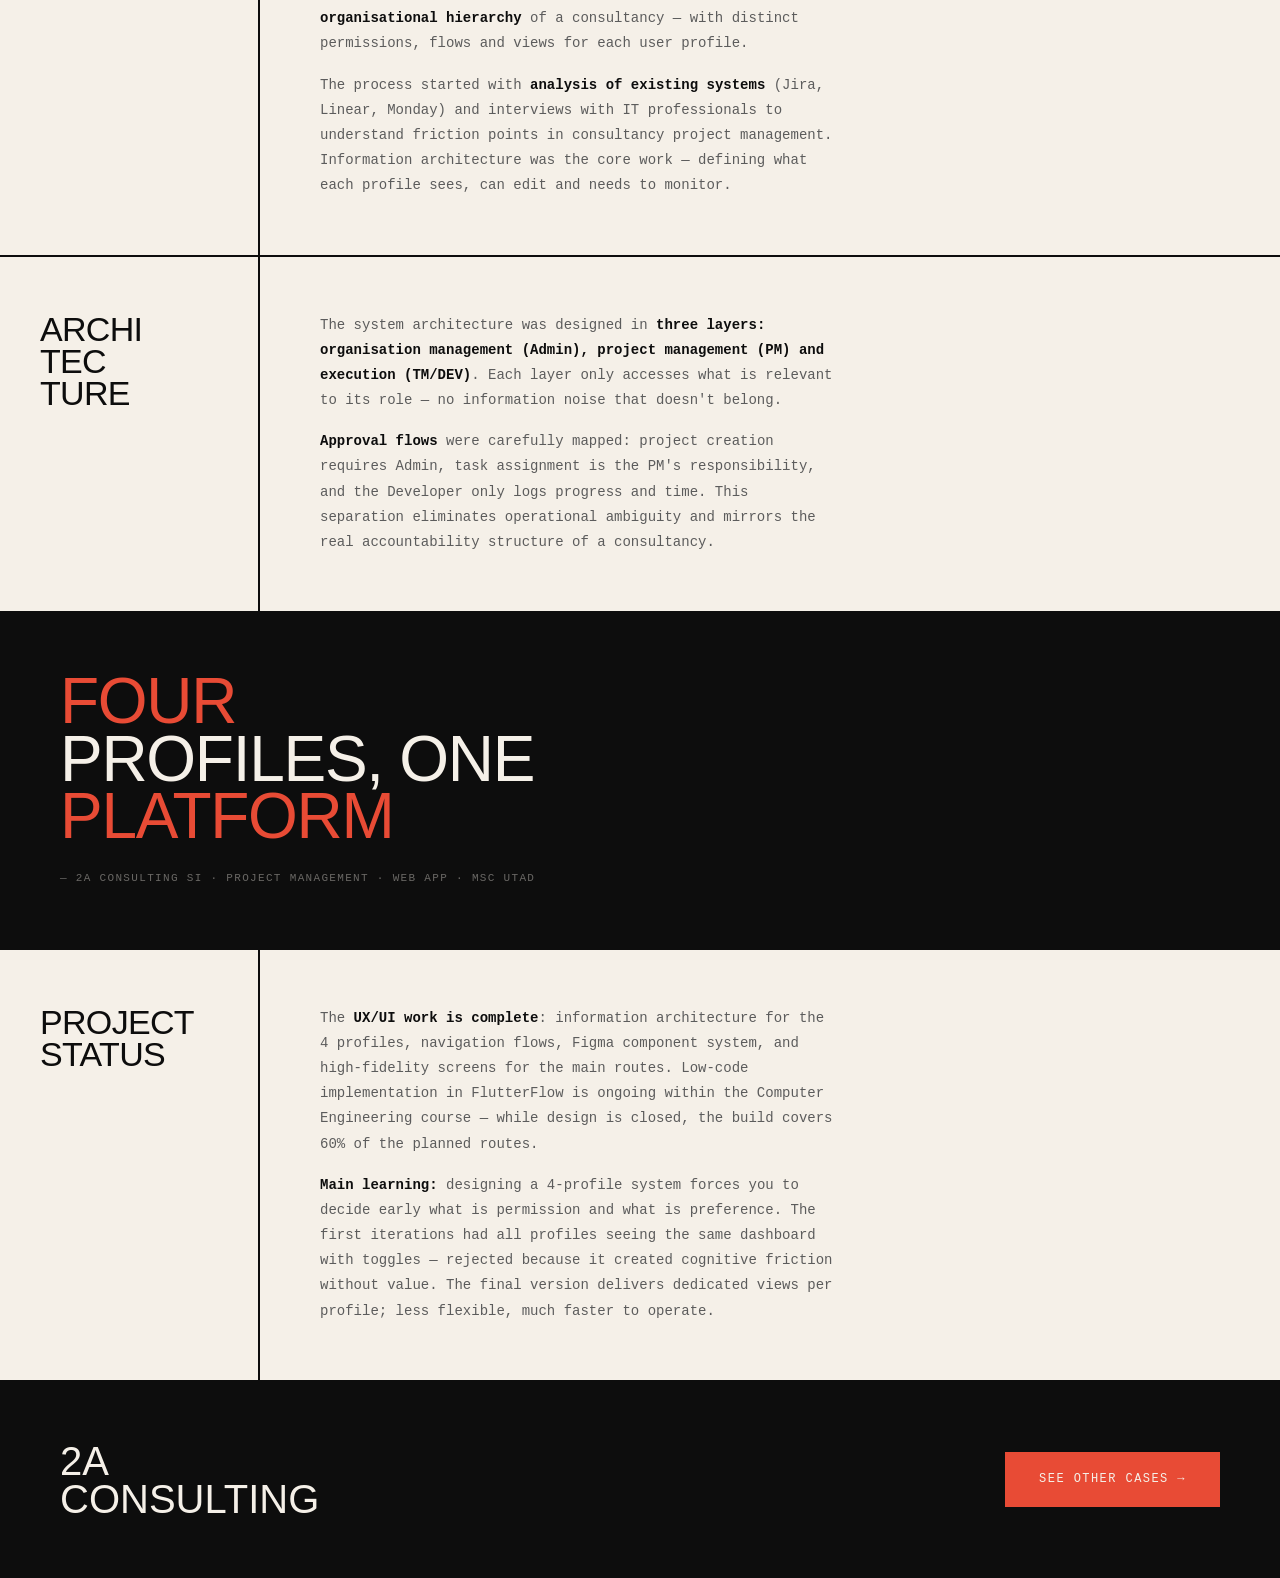
==== commit a30ef95c: "feat: A-MoVeR case v3, brutalist CV, 2A archive, EN default PORTFOLIO CORE: - portfolio.html Selecte" ====
--- a/2a.html
+++ b/2a.html
@@ -1,5 +1,5 @@
 <!DOCTYPE html>
-<html lang="pt">
+<html lang="en">
 <head>
 <meta charset="UTF-8">
 <link rel="icon" type="image/png" href="assets/ico.png">
@@ -265,7 +265,7 @@
 <div class="hero rev">
   <div class="hero-left">
     <div>
-      <div class="hero-cat" data-pt="Web App · B2B · FlutterFlow · Mestrado UTAD · Em Desenvolvimento" data-en="Web App · B2B · FlutterFlow · MSc UTAD · In Development">Web App · B2B · FlutterFlow · Mestrado UTAD · Em Desenvolvimento</div>
+      <div class="hero-cat" data-pt="Web App · B2B · Design Case Study · FlutterFlow · Mestrado UTAD" data-en="Web App · B2B · Design Case Study · FlutterFlow · MSc UTAD">Web App · B2B · Design Case Study · FlutterFlow · Mestrado UTAD</div>
       <h1 class="hero-title">2A<br>Con<span class="a">sul</span><br><span class="o">ting</span></h1>
       <p class="hero-sub" data-pt="Plataforma de gestão de projectos para empresa de consultoria IT. Sistema com 4 perfis de utilizador distintos — Admin, GP, TM e DEV — com gestão de clientes, projectos, tarefas e indicadores de execução. Desenvolvida com FlutterFlow no contexto do mestrado." data-en="Project management platform for an IT consulting firm. System with 4 distinct user profiles — Admin, PM, TM and DEV — covering client management, projects, tasks and execution metrics. Built with FlutterFlow as part of the MSc programme.">Plataforma de gestão de projectos para empresa de consultoria IT. Sistema com 4 perfis de utilizador distintos — Admin, GP, TM e DEV — com gestão de clientes, projectos, tarefas e indicadores de execução. Desenvolvida com FlutterFlow no contexto do mestrado.</p>
     </div>
@@ -341,21 +341,39 @@
   </p>
 </div>
 
+<div class="tsec rev">
+  <div class="tsec-lbl" data-pt="Estado<br>do<br>Projecto" data-en="Project<br>Status">Estado<br>do<br>Projecto</div>
+  <div class="tsec-body">
+    <p data-pt="O <strong>trabalho de UX/UI está entregue</strong>: arquitectura de informação para os 4 perfis, fluxos de navegação, sistema de componentes em Figma, e high-fidelity dos ecrãs principais. A implementação low-code em FlutterFlow segue no âmbito da disciplina de Engenharia Informática — enquanto o design está fechado, o build cobre 60% das rotas planeadas." data-en="The <strong>UX/UI work is complete</strong>: information architecture for the 4 profiles, navigation flows, Figma component system, and high-fidelity screens for the main routes. Low-code implementation in FlutterFlow is ongoing within the Computer Engineering course — while design is closed, the build covers 60% of the planned routes.">O <strong>trabalho de UX/UI está entregue</strong>: arquitectura de informação para os 4 perfis, fluxos de navegação, sistema de componentes em Figma, e high-fidelity dos ecrãs principais. A implementação low-code em FlutterFlow segue no âmbito da disciplina de Engenharia Informática — enquanto o design está fechado, o build cobre 60% das rotas planeadas.</p>
+    <p data-pt="<strong>Aprendizagem principal:</strong> desenhar um sistema com 4 perfis obriga a decidir cedo o que é permissão e o que é preferência. As primeiras iterações tinham todos os perfis a ver a mesma dashboard com toggles — foi rejeitado porque criava fricção cognitiva sem valor. A versão final entrega vistas dedicadas por perfil; menos flexível, muito mais rápido de operar." data-en="<strong>Main learning:</strong> designing a 4-profile system forces you to decide early what is permission and what is preference. The first iterations had all profiles seeing the same dashboard with toggles — rejected because it created cognitive friction without value. The final version delivers dedicated views per profile; less flexible, much faster to operate.">
+    <strong>Aprendizagem principal:</strong> desenhar um sistema com 4 perfis obriga a decidir cedo o que é permissão e o que é preferência. As primeiras iterações tinham todos os perfis a ver a mesma dashboard com toggles — foi rejeitado porque criava fricção cognitiva sem valor. A versão final entrega vistas dedicadas por perfil; menos flexível, muito mais rápido de operar.</p>
+  </div>
+</div>
+
 <div class="cta-row rev">
   <div class="cta-title">2A<br>Consulting</div>
-  <span class="cta-btn cta-disabled" data-pt="Em desenvolvimento →" data-en="In development →">Em desenvolvimento →</span>
+  <a href="portfolio.html#work" class="cta-btn" data-pt="Ver outros casos →" data-en="See other cases →">Ver outros casos →</a>
 </div>
 
 <script>
-let currentLang = 'pt';
-
+let currentLang = 'en';
+
+function applyLang() {
+  document.documentElement.lang = currentLang;
+  var lt = document.getElementById('lang-toggle');
+  if (lt) lt.textContent = currentLang === 'pt' ? 'EN' : 'PT';
+  document.querySelectorAll('[data-pt][data-en]').forEach(el => {
+    if (el.dataset[currentLang]) el.innerHTML = el.dataset[currentLang];
+  });
+}
 function toggleLang() {
   currentLang = currentLang === 'pt' ? 'en' : 'pt';
-  document.documentElement.lang = currentLang;
-  document.getElementById('lang-toggle').textContent = currentLang === 'pt' ? 'EN' : 'PT';
-  document.querySelectorAll('[data-pt][data-en]').forEach(el => {
-    el.innerHTML = el.dataset[currentLang];
-  });
+  applyLang();
+}
+if (document.readyState === 'loading') {
+  document.addEventListener('DOMContentLoaded', applyLang);
+} else {
+  applyLang();
 }
 
 const obs = new IntersectionObserver(es => es.forEach(e => {
--- a/assets/case-mobile.css
+++ b/assets/case-mobile.css
@@ -22,27 +22,30 @@
 
   /* --- Nav sticky --------------------------------------------------------- */
   nav {
-    padding: 0 18px;
+    padding: 0 16px;
     height: 48px;
-    gap: 8px;
+    gap: 12px;
   }
   .nav-back {
     font-size: 10px;
     letter-spacing: .1em;
     gap: 6px;
+    flex: 0 0 auto;
   }
   .nav-title {
     font-size: 13px;
-    max-width: 140px;
+    flex: 1 1 auto;         /* preenche o espaço em vez de deixar gap */
+    min-width: 0;            /* permite shrink correcto */
     white-space: nowrap;
     overflow: hidden;
     text-overflow: ellipsis;
+    text-align: left;
   }
   .nav-cat { display: none; }     /* poupa espaço, mantém em ≥641px */
-  .nav-right { gap: 10px; }
+  .nav-right { gap: 10px; flex: 0 0 auto; }
   #lang-toggle {
-    padding: 3px 8px;
-    font-size: 9px;
+    padding: 4px 10px;
+    font-size: 10px;
   }
 
   /* --- Hero split (2 col → 1 col empilhada) ------------------------------- */
